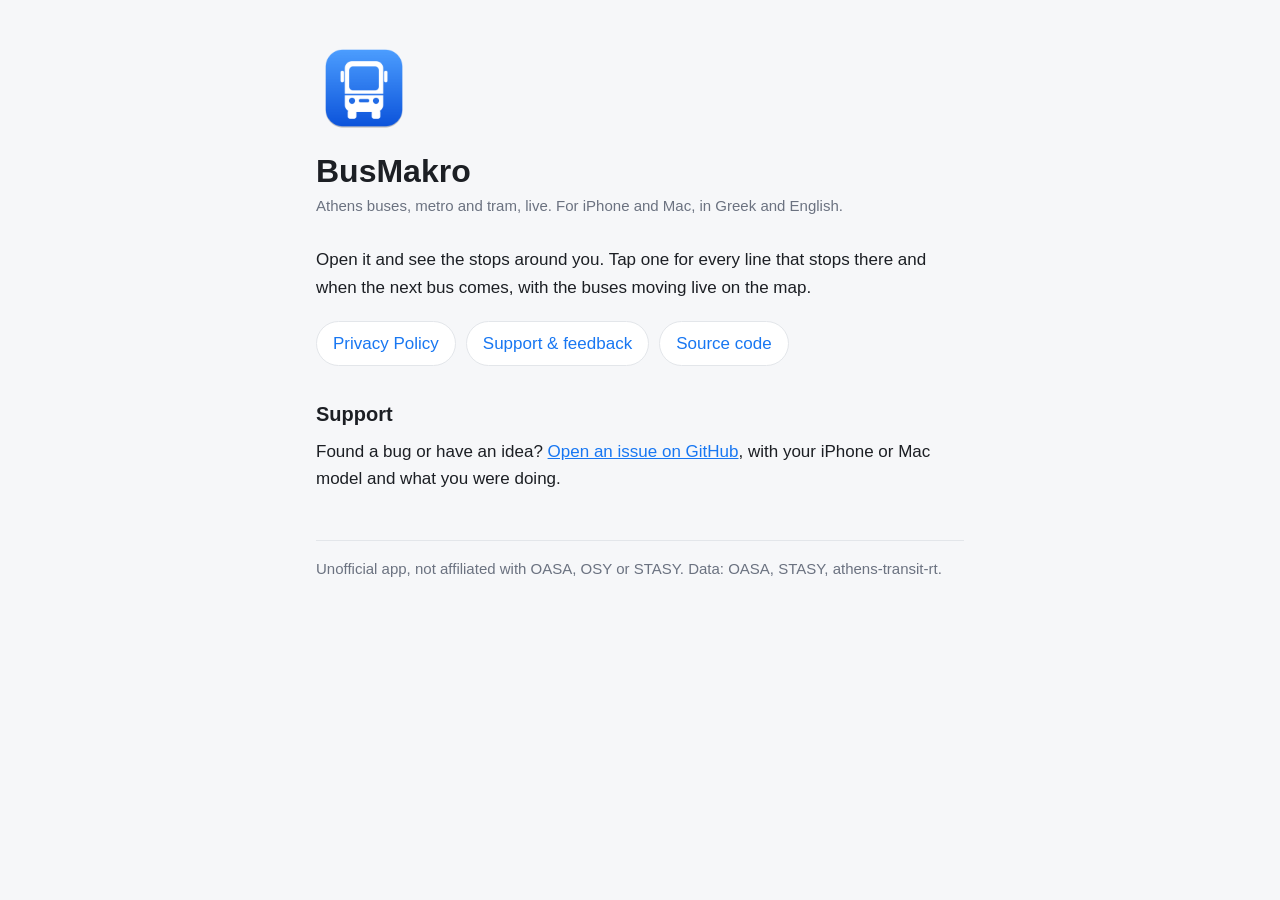
==== docs/index.html @ 38928fb8 "README for the SwiftUI app; website with support page and privacy policy (docs/, GitHub Pages) Co-Au" ====
<!doctype html>
<html lang="en">
<head>
<meta charset="utf-8">
<meta name="viewport" content="width=device-width, initial-scale=1">
<title>BusMakro</title>
<meta name="description" content="Athens buses, metro and tram, live, for iPhone and Mac.">
<link rel="icon" href="icon.png">
<link rel="stylesheet" href="style.css">
</head>
<body>
<main>
  <header>
    <img src="icon.png" width="96" height="96" alt="BusMakro icon">
    <h1>BusMakro</h1>
    <p class="muted">Athens buses, metro and tram, live. For iPhone and Mac, in Greek and English.</p>
  </header>

  <p>Open it and see the stops around you. Tap one for every line that stops there and when the next bus comes, with the buses moving live on the map.</p>

  <div class="links">
    <a href="privacy.html">Privacy Policy</a>
    <a href="https://github.com/tassosmak/BusMakro/issues">Support &amp; feedback</a>
    <a href="https://github.com/tassosmak/BusMakro">Source code</a>
  </div>

  <h2>Support</h2>
  <p>Found a bug or have an idea? <a href="https://github.com/tassosmak/BusMakro/issues">Open an issue on GitHub</a>, with your iPhone or Mac model and what you were doing.</p>

  <footer class="muted">Unofficial app, not affiliated with OASA, OSY or STASY. Data: OASA, STASY, athens-transit-rt.</footer>
</main>
</body>
</html>
---- docs/style.css ----
:root {
  --bg: #f6f7f9; --card: #ffffff; --text: #1c1f24; --muted: #6b7280; --accent: #1877f2; --line: #e3e6ea;
  color-scheme: light dark;
}
@media (prefers-color-scheme: dark) {
  :root { --bg: #111317; --card: #1b1e24; --text: #eceef1; --muted: #9aa1ab; --accent: #5aa2ff; --line: #2a2e36; }
}
* { box-sizing: border-box; }
body {
  margin: 0; background: var(--bg); color: var(--text);
  font: 17px/1.6 -apple-system, BlinkMacSystemFont, "Segoe UI", Roboto, sans-serif;
}
main { max-width: 680px; margin: 0 auto; padding: 40px 16px 64px; }
header { margin-bottom: 28px; }
header img { border-radius: 14px; display: block; margin-bottom: 16px; }
h1 { font-size: 32px; line-height: 1.2; margin: 0 0 4px; }
h2 { font-size: 20px; margin: 32px 0 8px; }
p, ul { margin: 0 0 12px; }
ul { padding-left: 22px; }
a { color: var(--accent); }
.muted { color: var(--muted); font-size: 15px; }
.summary { background: var(--card); border: 1px solid var(--line); border-radius: 14px; padding: 4px 20px 8px; }
.summary h2 { margin-top: 16px; }
.links { display: flex; flex-wrap: wrap; gap: 10px; margin: 20px 0; }
.links a { background: var(--card); border: 1px solid var(--line); border-radius: 999px; padding: 8px 16px; text-decoration: none; }
footer { margin-top: 48px; padding-top: 16px; border-top: 1px solid var(--line); }
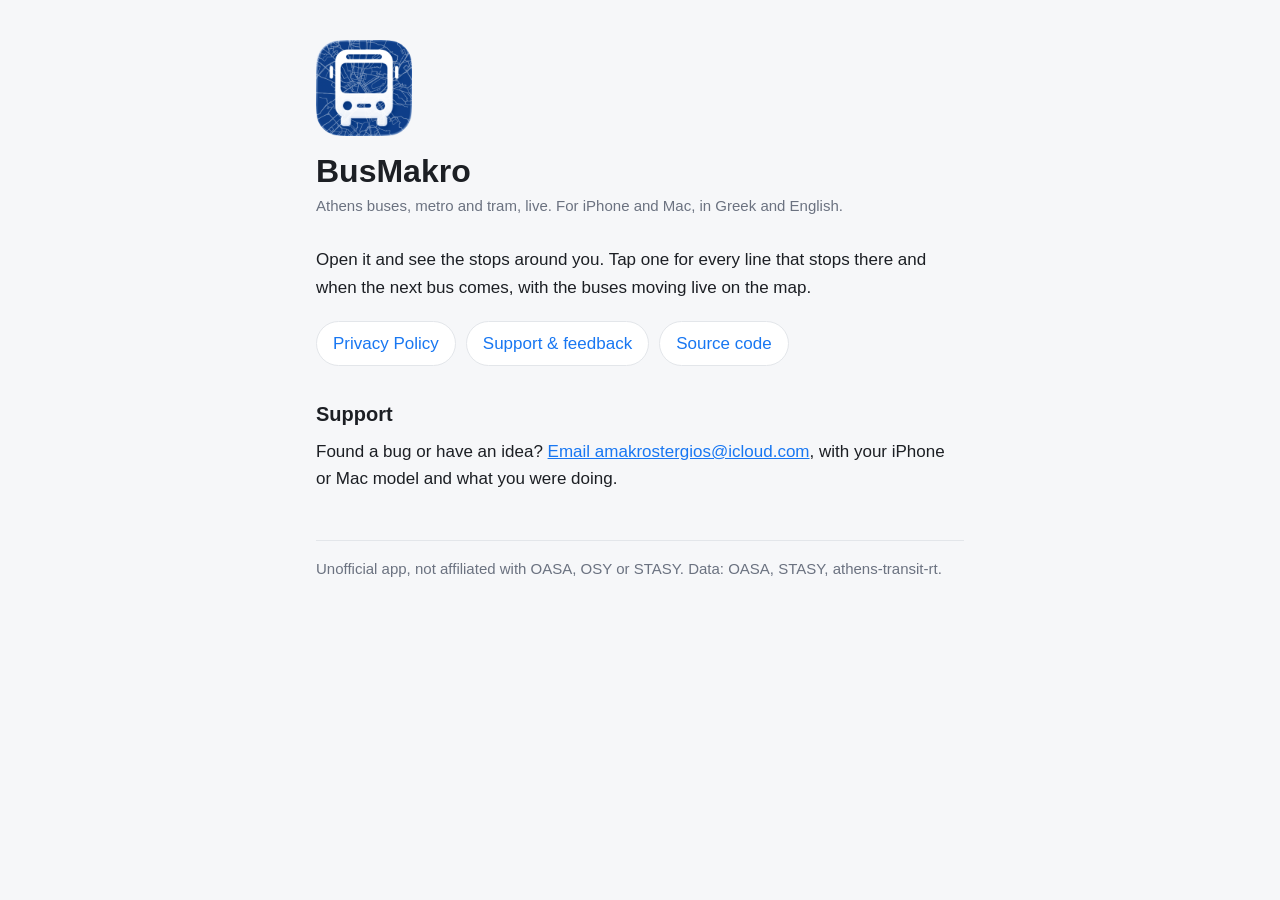
==== commit e8bf9df4: "BusMakro's SwiftUI app in its own repository (tassosmak/BusMakro-Swift): the Python app stays in tas" ====
--- a/docs/index.html
+++ b/docs/index.html
@@ -20,12 +20,12 @@
 
   <div class="links">
     <a href="privacy.html">Privacy Policy</a>
-    <a href="https://github.com/tassosmak/BusMakro/issues">Support &amp; feedback</a>
-    <a href="https://github.com/tassosmak/BusMakro">Source code</a>
+    <a href="mailto:amakrostergios@icloud.com">Support &amp; feedback</a>
+    <a href="https://github.com/tassosmak/BusMakro-Swift">Source code</a>
   </div>
 
   <h2>Support</h2>
-  <p>Found a bug or have an idea? <a href="https://github.com/tassosmak/BusMakro/issues">Open an issue on GitHub</a>, with your iPhone or Mac model and what you were doing.</p>
+  <p>Found a bug or have an idea? <a href="mailto:amakrostergios@icloud.com">Email amakrostergios@icloud.com</a>, with your iPhone or Mac model and what you were doing.</p>
 
   <footer class="muted">Unofficial app, not affiliated with OASA, OSY or STASY. Data: OASA, STASY, athens-transit-rt.</footer>
 </main>
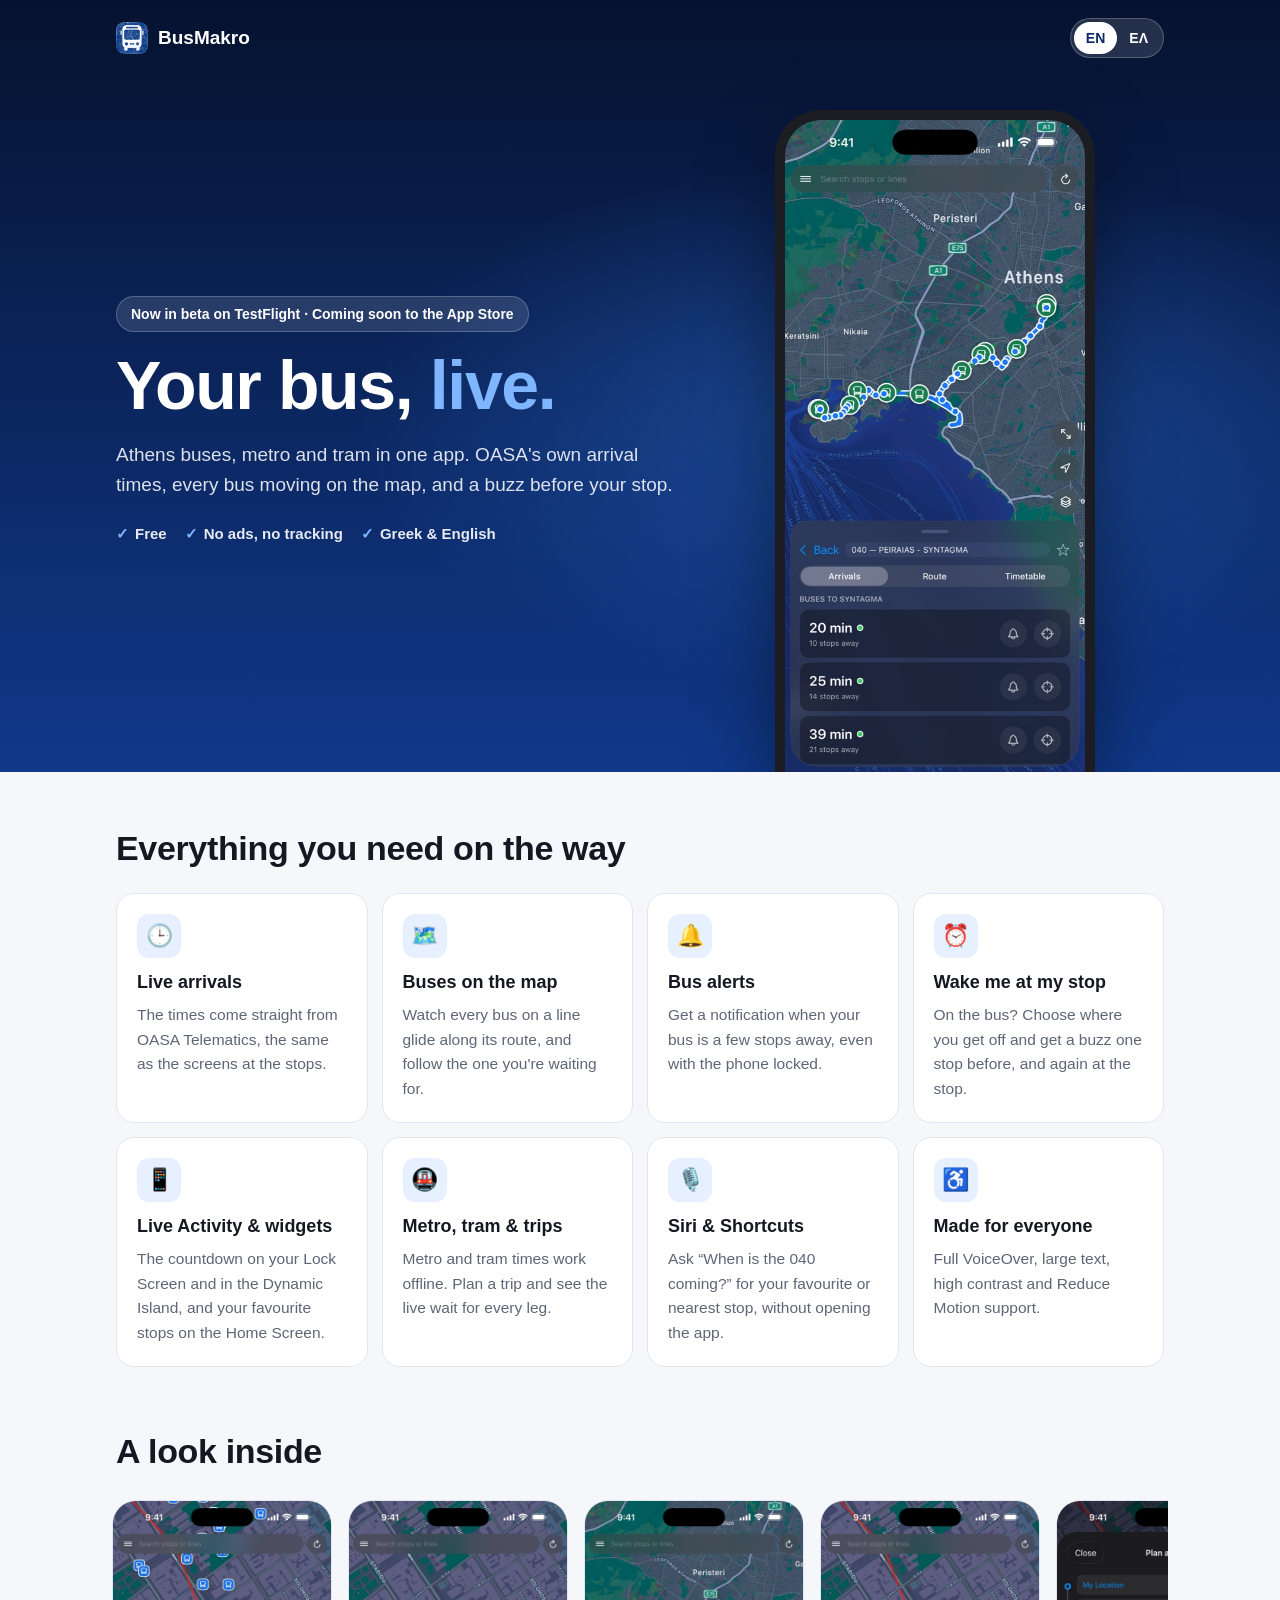
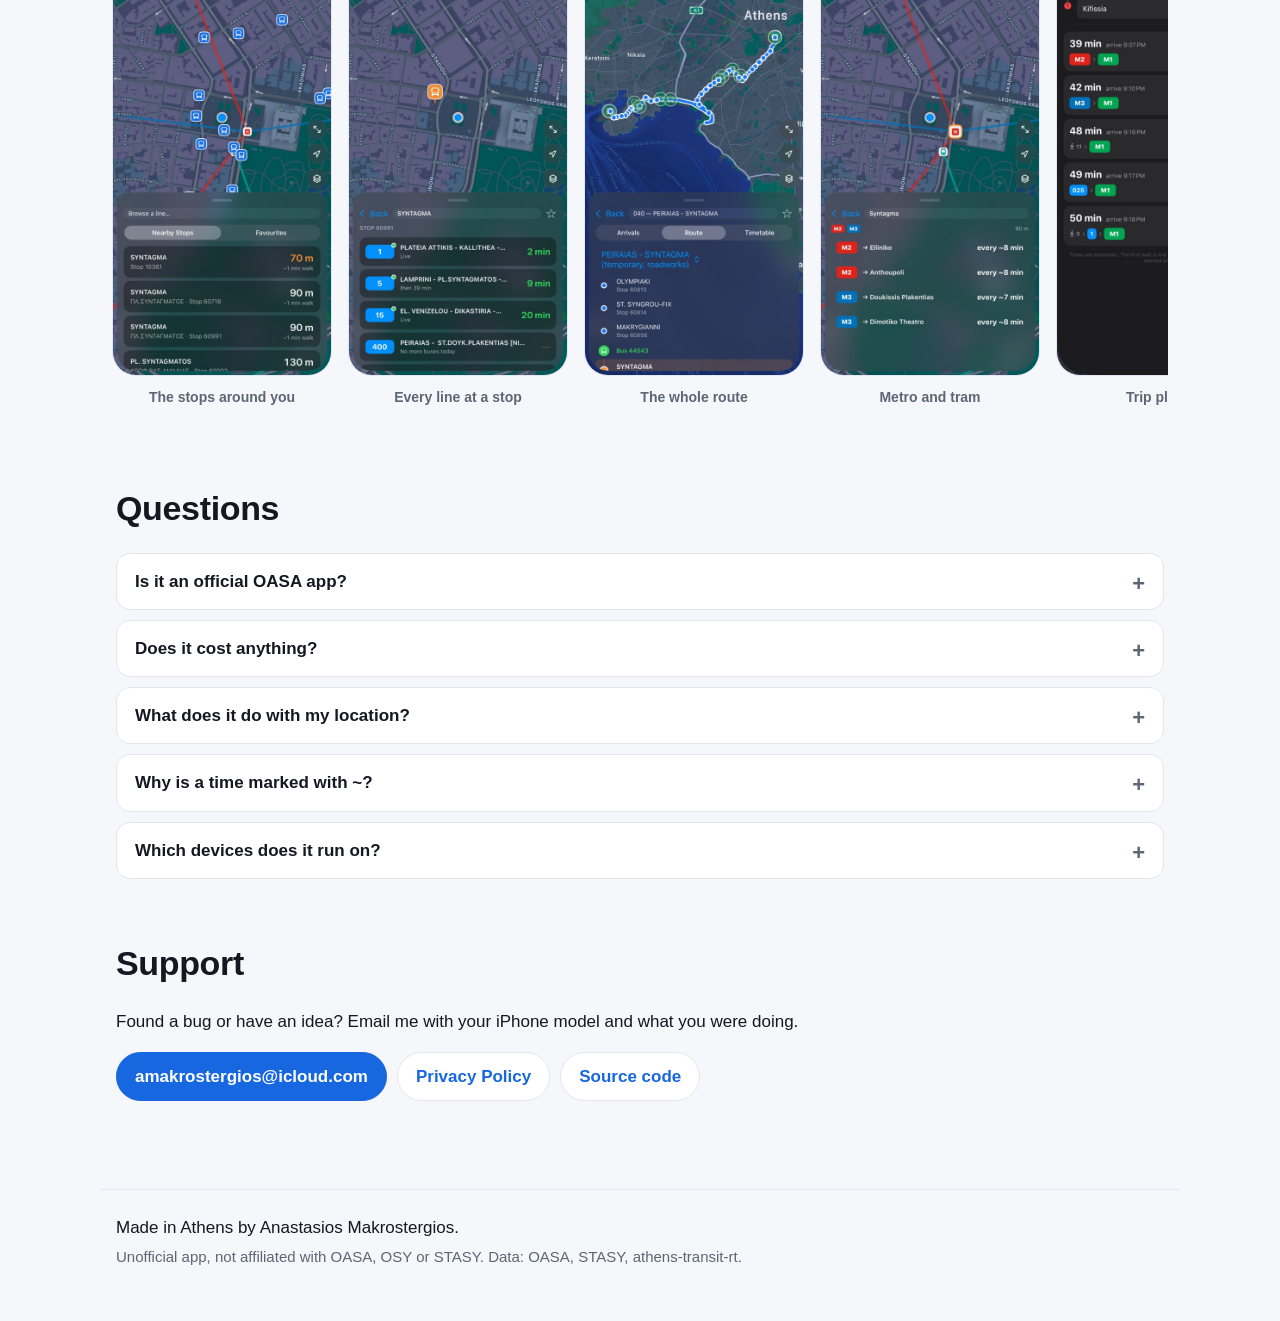
==== commit 6327f52b: "Website: a real home page: blue hero with the app on a phone, eight features, a screenshot gallery, " ====
--- a/docs/index.html
+++ b/docs/index.html
@@ -4,30 +4,155 @@
 <meta charset="utf-8">
 <meta name="viewport" content="width=device-width, initial-scale=1">
 <title>BusMakro</title>
-<meta name="description" content="Athens buses, metro and tram, live, for iPhone and Mac.">
+<meta name="description" content="Athens buses, metro and tram, live. Arrivals from OASA, buses moving on the map, alerts, Live Activities and widgets. For iPhone, in Greek and English.">
+<meta property="og:title" content="BusMakro: Athens buses, live">
+<meta property="og:description" content="Live OASA arrivals, every bus moving on the map, and a buzz before your stop.">
+<meta property="og:image" content="https://tassosmak.github.io/BusMakro-Swift/shots/en-3-line.jpg">
 <link rel="icon" href="icon.png">
-<link rel="stylesheet" href="style.css">
+<link rel="apple-touch-icon" href="icon.png">
+<link rel="stylesheet" href="home.css">
 </head>
 <body>
+
+<nav class="top">
+  <a class="brand" href="#"><img src="icon.png" alt="" width="32" height="32">BusMakro</a>
+  <div class="lang" role="group" aria-label="Language">
+    <button data-set="en" aria-pressed="true">EN</button>
+    <button data-set="el" aria-pressed="false">ΕΛ</button>
+  </div>
+</nav>
+
+<header class="hero">
+  <div class="hero-text">
+    <p class="badge" data-en="Now in beta on TestFlight · Coming soon to the App Store" data-el="Σε beta στο TestFlight · Σύντομα στο App Store">Now in beta on TestFlight · Coming soon to the App Store</p>
+    <h1 data-en="Your bus, &lt;span&gt;live.&lt;/span&gt;" data-el="Το λεωφορείο σου, &lt;span&gt;ζωντανά.&lt;/span&gt;">Your bus, <span>live.</span></h1>
+    <p class="lead" data-en="Athens buses, metro and tram in one app. OASA's own arrival times, every bus moving on the map, and a buzz before your stop."
+       data-el="Λεωφορεία, μετρό και τραμ της Αθήνας σε μία εφαρμογή. Οι επίσημοι χρόνοι άφιξης του ΟΑΣΑ, κάθε λεωφορείο να κινείται στον χάρτη, και μια ειδοποίηση πριν τη στάση σου.">
+      Athens buses, metro and tram in one app. OASA's own arrival times, every bus moving on the map, and a buzz before your stop.</p>
+    <ul class="facts">
+      <li data-en="Free" data-el="Δωρεάν">Free</li>
+      <li data-en="No ads, no tracking" data-el="Χωρίς διαφημίσεις, χωρίς παρακολούθηση">No ads, no tracking</li>
+      <li data-en="Greek &amp; English" data-el="Ελληνικά &amp; Αγγλικά">Greek &amp; English</li>
+    </ul>
+  </div>
+  <div class="hero-phone">
+    <img class="phone" src="shots/en-3-line.jpg" data-shot="3-line" alt="A bus line on the map with its buses and their arrival times" width="506" height="1100">
+  </div>
+</header>
+
 <main>
-  <header>
-    <img src="icon.png" width="96" height="96" alt="BusMakro icon">
-    <h1>BusMakro</h1>
-    <p class="muted">Athens buses, metro and tram, live. For iPhone and Mac, in Greek and English.</p>
-  </header>
+  <section>
+    <h2 data-en="Everything you need on the way" data-el="Ό,τι χρειάζεσαι στον δρόμο">Everything you need on the way</h2>
+    <div class="grid">
+      <article class="card">
+        <div class="ic">🕒</div>
+        <h3 data-en="Live arrivals" data-el="Ζωντανές αφίξεις">Live arrivals</h3>
+        <p data-en="The times come straight from OASA Telematics, the same as the screens at the stops." data-el="Οι χρόνοι έρχονται κατευθείαν από την Τηλεματική του ΟΑΣΑ, όπως στις οθόνες των στάσεων.">The times come straight from OASA Telematics, the same as the screens at the stops.</p>
+      </article>
+      <article class="card">
+        <div class="ic">🗺️</div>
+        <h3 data-en="Buses on the map" data-el="Λεωφορεία στον χάρτη">Buses on the map</h3>
+        <p data-en="Watch every bus on a line glide along its route, and follow the one you're waiting for." data-el="Δες κάθε λεωφορείο της γραμμής να κινείται στη διαδρομή, και ακολούθησε αυτό που περιμένεις.">Watch every bus on a line glide along its route, and follow the one you're waiting for.</p>
+      </article>
+      <article class="card">
+        <div class="ic">🔔</div>
+        <h3 data-en="Bus alerts" data-el="Ειδοποιήσεις">Bus alerts</h3>
+        <p data-en="Get a notification when your bus is a few stops away, even with the phone locked." data-el="Πάρε ειδοποίηση όταν το λεωφορείο σου είναι λίγες στάσεις μακριά, ακόμα και με κλειδωμένο κινητό.">Get a notification when your bus is a few stops away, even with the phone locked.</p>
+      </article>
+      <article class="card">
+        <div class="ic">⏰</div>
+        <h3 data-en="Wake me at my stop" data-el="Ξύπνα με στη στάση μου">Wake me at my stop</h3>
+        <p data-en="On the bus? Choose where you get off and get a buzz one stop before, and again at the stop." data-el="Μέσα στο λεωφορείο; Διάλεξε πού κατεβαίνεις και θα δονηθεί μία στάση πριν, και ξανά στη στάση.">On the bus? Choose where you get off and get a buzz one stop before, and again at the stop.</p>
+      </article>
+      <article class="card">
+        <div class="ic">📱</div>
+        <h3 data-en="Live Activity &amp; widgets" data-el="Live Activity &amp; widgets">Live Activity &amp; widgets</h3>
+        <p data-en="The countdown on your Lock Screen and in the Dynamic Island, and your favourite stops on the Home Screen." data-el="Η αντίστροφη μέτρηση στην οθόνη κλειδώματος και στο Dynamic Island, και οι αγαπημένες σου στάσεις στην αρχική οθόνη.">The countdown on your Lock Screen and in the Dynamic Island, and your favourite stops on the Home Screen.</p>
+      </article>
+      <article class="card">
+        <div class="ic">🚇</div>
+        <h3 data-en="Metro, tram &amp; trips" data-el="Μετρό, τραμ &amp; διαδρομές">Metro, tram &amp; trips</h3>
+        <p data-en="Metro and tram times work offline. Plan a trip and see the live wait for every leg." data-el="Οι ώρες μετρό και τραμ δουλεύουν χωρίς σύνδεση. Σχεδίασε μια διαδρομή και δες τη ζωντανή αναμονή σε κάθε σκέλος.">Metro and tram times work offline. Plan a trip and see the live wait for every leg.</p>
+      </article>
+      <article class="card">
+        <div class="ic">🎙️</div>
+        <h3 data-en="Siri &amp; Shortcuts" data-el="Siri &amp; Συντομεύσεις">Siri &amp; Shortcuts</h3>
+        <p data-en="Ask “When is the 040 coming?” for your favourite or nearest stop, without opening the app." data-el="Ρώτα «Πότε έρχεται το 040;» για την αγαπημένη ή την κοντινότερη στάση, χωρίς να ανοίξεις την εφαρμογή.">Ask “When is the 040 coming?” for your favourite or nearest stop, without opening the app.</p>
+      </article>
+      <article class="card">
+        <div class="ic">♿️</div>
+        <h3 data-en="Made for everyone" data-el="Για όλους">Made for everyone</h3>
+        <p data-en="Full VoiceOver, large text, high contrast and Reduce Motion support." data-el="Πλήρης υποστήριξη VoiceOver, μεγάλων γραμμάτων, υψηλής αντίθεσης και μειωμένης κίνησης.">Full VoiceOver, large text, high contrast and Reduce Motion support.</p>
+      </article>
+    </div>
+  </section>
 
-  <p>Open it and see the stops around you. Tap one for every line that stops there and when the next bus comes, with the buses moving live on the map.</p>
+  <section>
+    <h2 data-en="A look inside" data-el="Μια ματιά">A look inside</h2>
+    <div class="gallery" tabindex="0" aria-label="Screenshots">
+      <figure><img src="shots/en-1-nearby.jpg" data-shot="1-nearby" alt="Stops near you" loading="lazy" width="506" height="1100"><figcaption data-en="The stops around you" data-el="Οι στάσεις γύρω σου">The stops around you</figcaption></figure>
+      <figure><img src="shots/en-2-stop.jpg" data-shot="2-stop" alt="Arrivals at a stop" loading="lazy" width="506" height="1100"><figcaption data-en="Every line at a stop" data-el="Κάθε γραμμή στη στάση">Every line at a stop</figcaption></figure>
+      <figure><img src="shots/en-4-route.jpg" data-shot="4-route" alt="A line's route" loading="lazy" width="506" height="1100"><figcaption data-en="The whole route" data-el="Όλη η διαδρομή">The whole route</figcaption></figure>
+      <figure><img src="shots/en-6-metro.jpg" data-shot="6-metro" alt="Metro station times" loading="lazy" width="506" height="1100"><figcaption data-en="Metro and tram" data-el="Μετρό και τραμ">Metro and tram</figcaption></figure>
+      <figure><img src="shots/en-7-trip.jpg" data-shot="7-trip" alt="A planned trip" loading="lazy" width="506" height="1100"><figcaption data-en="Trip planner" data-el="Σχεδιασμός διαδρομής">Trip planner</figcaption></figure>
+    </div>
+  </section>
 
-  <div class="links">
-    <a href="privacy.html">Privacy Policy</a>
-    <a href="mailto:amakrostergios@icloud.com">Support &amp; feedback</a>
-    <a href="https://github.com/tassosmak/BusMakro-Swift">Source code</a>
-  </div>
+  <section>
+    <h2 data-en="Questions" data-el="Ερωτήσεις">Questions</h2>
+    <details>
+      <summary data-en="Is it an official OASA app?" data-el="Είναι επίσημη εφαρμογή του ΟΑΣΑ;">Is it an official OASA app?</summary>
+      <p data-en="No. BusMakro is an independent app, not affiliated with OASA, OSY or STASY. It uses their public data." data-el="Όχι. Το BusMakro είναι ανεξάρτητη εφαρμογή, χωρίς σχέση με ΟΑΣΑ, ΟΣΥ ή ΣΤΑΣΥ. Χρησιμοποιεί τα δημόσια δεδομένα τους.">No. BusMakro is an independent app, not affiliated with OASA, OSY or STASY. It uses their public data.</p>
+    </details>
+    <details>
+      <summary data-en="Does it cost anything?" data-el="Κοστίζει κάτι;">Does it cost anything?</summary>
+      <p data-en="No. It's free, with no ads and no in-app purchases." data-el="Όχι. Είναι δωρεάν, χωρίς διαφημίσεις και χωρίς αγορές.">No. It's free, with no ads and no in-app purchases.</p>
+    </details>
+    <details>
+      <summary data-en="What does it do with my location?" data-el="Τι κάνει με την τοποθεσία μου;">What does it do with my location?</summary>
+      <p data-en="It finds the stops near you and keeps an alert working with the phone locked. It never stores your location or sends it to us. Details in the privacy policy." data-el="Βρίσκει τις στάσεις κοντά σου και κρατά μια ειδοποίηση ενεργή με κλειδωμένο κινητό. Δεν αποθηκεύει ποτέ την τοποθεσία σου ούτε μας τη στέλνει. Λεπτομέρειες στην πολιτική απορρήτου.">It finds the stops near you and keeps an alert working with the phone locked. It never stores your location or sends it to us. Details in the privacy policy.</p>
+    </details>
+    <details>
+      <summary data-en="Why is a time marked with ~?" data-el="Γιατί κάποιος χρόνος έχει ~;">Why is a time marked with ~?</summary>
+      <p data-en="A green dot means the time is OASA's own. A ~ means BusMakro worked it out from where the bus is, when OASA had no time for it." data-el="Η πράσινη τελεία σημαίνει ότι ο χρόνος είναι του ΟΑΣΑ. Το ~ σημαίνει ότι το BusMakro τον υπολόγισε από τη θέση του λεωφορείου, όταν ο ΟΑΣΑ δεν έδινε χρόνο.">A green dot means the time is OASA's own. A ~ means BusMakro worked it out from where the bus is, when OASA had no time for it.</p>
+    </details>
+    <details>
+      <summary data-en="Which devices does it run on?" data-el="Σε ποιες συσκευές δουλεύει;">Which devices does it run on?</summary>
+      <p data-en="iPhone with iOS 17 or later." data-el="iPhone με iOS 17 ή νεότερο.">iPhone with iOS 17 or later.</p>
+    </details>
+  </section>
 
-  <h2>Support</h2>
-  <p>Found a bug or have an idea? <a href="mailto:amakrostergios@icloud.com">Email amakrostergios@icloud.com</a>, with your iPhone or Mac model and what you were doing.</p>
+  <section class="support">
+    <h2 data-en="Support" data-el="Υποστήριξη">Support</h2>
+    <p data-en="Found a bug or have an idea? Email me with your iPhone model and what you were doing." data-el="Βρήκες κάποιο πρόβλημα ή έχεις μια ιδέα; Στείλε μου email με το μοντέλο του iPhone σου και τι έκανες.">Found a bug or have an idea? Email me with your iPhone model and what you were doing.</p>
+    <div class="links">
+      <a class="primary" href="mailto:amakrostergios@icloud.com">amakrostergios@icloud.com</a>
+      <a href="privacy.html" data-en="Privacy Policy" data-el="Πολιτική απορρήτου">Privacy Policy</a>
+      <a href="https://github.com/tassosmak/BusMakro-Swift" data-en="Source code" data-el="Κώδικας">Source code</a>
+    </div>
+  </section>
+</main>
 
-  <footer class="muted">Unofficial app, not affiliated with OASA, OSY or STASY. Data: OASA, STASY, athens-transit-rt.</footer>
-</main>
+<footer>
+  <p data-en="Made in Athens by Anastasios Makrostergios." data-el="Φτιαγμένο στην Αθήνα από τον Anastasios Makrostergios.">Made in Athens by Anastasios Makrostergios.</p>
+  <p class="muted" data-en="Unofficial app, not affiliated with OASA, OSY or STASY. Data: OASA, STASY, athens-transit-rt." data-el="Ανεπίσημη εφαρμογή, χωρίς σχέση με ΟΑΣΑ, ΟΣΥ ή ΣΤΑΣΥ. Δεδομένα: ΟΑΣΑ, ΣΤΑΣΥ, athens-transit-rt.">Unofficial app, not affiliated with OASA, OSY or STASY. Data: OASA, STASY, athens-transit-rt.</p>
+</footer>
+
+<script>
+(function () {
+  function apply(lang) {
+    document.documentElement.lang = lang;
+    document.querySelectorAll("[data-en]").forEach(function (el) { el.innerHTML = el.getAttribute("data-" + lang); });
+    document.querySelectorAll("img[data-shot]").forEach(function (img) { img.src = "shots/" + lang + "-" + img.getAttribute("data-shot") + ".jpg"; });
+    document.querySelectorAll(".lang button").forEach(function (b) { b.setAttribute("aria-pressed", b.dataset.set === lang); });
+    try { localStorage.setItem("lang", lang); } catch (e) {}
+  }
+  var saved = null;
+  try { saved = localStorage.getItem("lang"); } catch (e) {}
+  var lang = saved || ((navigator.language || "").toLowerCase().indexOf("el") === 0 ? "el" : "en");
+  if (lang !== "en") apply(lang);
+  document.querySelectorAll(".lang button").forEach(function (b) { b.addEventListener("click", function () { apply(b.dataset.set); }); });
+})();
+</script>
 </body>
 </html>
--- a/docs/home.css
+++ b/docs/home.css
@@ -0,0 +1,111 @@
+:root {
+  --bg: #f5f7fb; --card: #ffffff; --text: #141821; --muted: #5d6675; --line: #e2e6ee;
+  --accent: #1667e0; --accent-soft: #e7f0ff;
+  --hero-top: #06122f; --hero-bot: #10398b; --hero-text: #ffffff; --hero-accent: #7fb6ff;
+  color-scheme: light dark;
+}
+@media (prefers-color-scheme: dark) {
+  :root { --bg: #0d1016; --card: #161a22; --text: #eceef2; --muted: #9aa3b2; --line: #262b35;
+          --accent: #6aa8ff; --accent-soft: #1a2536; }
+}
+* { box-sizing: border-box; }
+html { scroll-behavior: smooth; }
+@media (prefers-reduced-motion: reduce) { html { scroll-behavior: auto; } }
+body {
+  margin: 0; background: var(--bg); color: var(--text);
+  font: 17px/1.6 -apple-system, BlinkMacSystemFont, "SF Pro Text", "Segoe UI", Roboto, sans-serif;
+  -webkit-font-smoothing: antialiased;
+}
+a { color: var(--accent); }
+img { max-width: 100%; }
+.muted { color: var(--muted); font-size: 15px; }
+
+/* top bar, over the hero */
+.top {
+  position: absolute; top: 0; left: 0; right: 0; z-index: 2;
+  display: flex; align-items: center; justify-content: space-between;
+  max-width: 1080px; margin: 0 auto; padding: 18px 16px;
+}
+.brand { display: flex; align-items: center; gap: 10px; color: #fff; font-weight: 700; font-size: 19px; text-decoration: none; }
+.brand img { border-radius: 8px; }
+.lang { display: flex; background: rgba(255,255,255,.12); border: 1px solid rgba(255,255,255,.22); border-radius: 999px; padding: 3px; }
+.lang button {
+  font: inherit; font-size: 14px; font-weight: 600; color: #fff; background: none; border: 0;
+  padding: 4px 12px; border-radius: 999px; cursor: pointer; min-height: 32px;
+}
+.lang button[aria-pressed="true"] { background: #fff; color: #0b2a6b; }
+
+/* hero: the posters' navy-to-blue */
+.hero {
+  background: radial-gradient(60% 50% at 70% 55%, rgba(60,140,255,.35), transparent 70%),
+              linear-gradient(180deg, var(--hero-top), var(--hero-bot));
+  color: var(--hero-text);
+  display: grid; grid-template-columns: 1.1fr .9fr; align-items: center; gap: 32px;
+  padding: 110px max(16px, calc((100vw - 1080px) / 2 + 16px)) 0;
+  overflow: hidden;
+}
+.badge {
+  display: inline-block; font-size: 14px; font-weight: 600; margin: 0 0 18px;
+  padding: 6px 14px; border-radius: 999px; background: rgba(255,255,255,.12); border: 1px solid rgba(255,255,255,.22);
+}
+.hero h1 { font-size: clamp(40px, 6vw, 68px); line-height: 1.05; letter-spacing: -.02em; margin: 0 0 18px; }
+.hero h1 span { color: var(--hero-accent); }
+.lead { font-size: 19px; color: rgba(255,255,255,.86); max-width: 34em; margin: 0 0 22px; }
+.facts { list-style: none; padding: 0; margin: 0 0 40px; display: flex; flex-wrap: wrap; gap: 8px 18px; }
+.facts li { font-size: 15px; font-weight: 600; color: rgba(255,255,255,.9); }
+.facts li::before { content: "✓"; color: var(--hero-accent); margin-right: 6px; }
+.hero-phone { align-self: end; display: flex; justify-content: center; }
+.phone {
+  width: min(320px, 80%); height: auto; display: block;
+  border: 10px solid #1b1d23; border-bottom: 0; border-radius: 46px 46px 0 0;
+  box-shadow: 0 30px 80px rgba(0,0,0,.45);
+}
+
+main { max-width: 1080px; margin: 0 auto; padding: 56px 16px 24px; }
+section { margin-bottom: 64px; }
+h2 { font-size: clamp(26px, 3.4vw, 34px); line-height: 1.2; letter-spacing: -.01em; margin: 0 0 24px; }
+
+/* features */
+.grid { display: grid; grid-template-columns: repeat(auto-fill, minmax(240px, 1fr)); gap: 14px; }
+.card { background: var(--card); border: 1px solid var(--line); border-radius: 18px; padding: 20px; }
+.card h3 { font-size: 18px; margin: 10px 0 6px; }
+.card p { margin: 0; color: var(--muted); font-size: 15.5px; }
+.ic {
+  width: 44px; height: 44px; border-radius: 12px; background: var(--accent-soft);
+  display: grid; place-items: center; font-size: 22px;
+}
+
+/* screenshots, swipe sideways */
+.gallery {
+  display: flex; gap: 16px; overflow-x: auto; scroll-snap-type: x mandatory;
+  padding: 4px 4px 16px; margin: 0 -4px;
+}
+.gallery figure { margin: 0; flex: 0 0 220px; scroll-snap-align: start; text-align: center; }
+.gallery img { width: 100%; height: auto; border-radius: 24px; border: 1px solid var(--line); display: block; }
+.gallery figcaption { font-size: 14px; font-weight: 600; color: var(--muted); margin-top: 10px; }
+
+/* questions */
+details { background: var(--card); border: 1px solid var(--line); border-radius: 14px; padding: 0 18px; margin-bottom: 10px; }
+summary { cursor: pointer; font-weight: 600; padding: 14px 0; list-style: none; position: relative; padding-right: 28px; }
+summary::-webkit-details-marker { display: none; }
+summary::after { content: "+"; position: absolute; right: 0; top: 12px; font-size: 22px; color: var(--muted); }
+details[open] summary::after { content: "–"; }
+details p { margin: 0 0 16px; color: var(--muted); }
+
+.links { display: flex; flex-wrap: wrap; gap: 10px; margin-top: 16px; }
+.links a {
+  background: var(--card); border: 1px solid var(--line); border-radius: 999px;
+  padding: 10px 18px; text-decoration: none; font-weight: 600; min-height: 44px; display: inline-flex; align-items: center;
+}
+.links a.primary { background: var(--accent); border-color: var(--accent); color: #fff; }
+
+footer { max-width: 1080px; margin: 0 auto; padding: 24px 16px 48px; border-top: 1px solid var(--line); }
+footer p { margin: 0 0 4px; }
+
+@media (max-width: 760px) {
+  .hero { grid-template-columns: 1fr; text-align: center; padding-top: 96px; gap: 8px; }
+  .lead { margin-left: auto; margin-right: auto; }
+  .facts { justify-content: center; margin-bottom: 28px; }
+  .phone { width: min(260px, 72%); }
+  .gallery figure { flex-basis: 70%; }
+}
